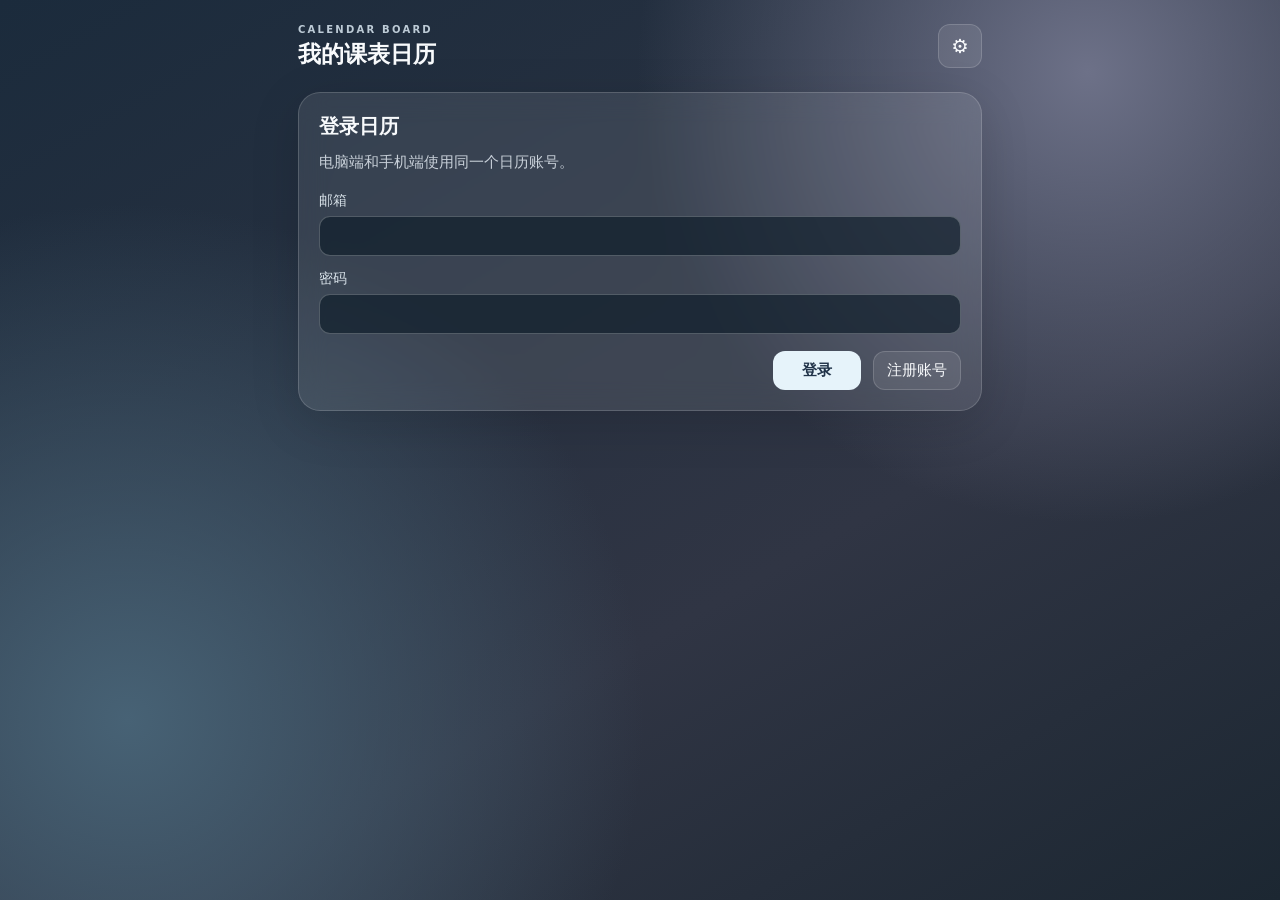
==== web/index.html @ bde599af "Initial CalendarBoard setup: Web, Android v1.6, macOS Liquid Glass widget, and CI workflows" ====
<!doctype html>
<html lang="zh-CN">
<head>
  <meta charset="utf-8">
  <meta name="viewport" content="width=device-width, initial-scale=1, viewport-fit=cover">
  <meta name="theme-color" content="#364355">
  <meta name="description" content="课程、日程与待办，和 Windows 桌面日历同步。">
  <title>我的课表日历</title>
  <link rel="stylesheet" href="styles.css">
  <script src="app.js" defer></script>
</head>
<body>
  <main class="app">
    <header class="topbar">
      <div><p class="eyebrow">CALENDAR BOARD</p><h1>我的课表日历</h1></div>
      <button id="settingsButton" class="icon-button" type="button" aria-label="设置">⚙</button>
    </header>

    <section id="setupPanel" class="panel" hidden>
      <h2>连接你的云端日历</h2>
      <p class="muted">填写 Supabase 项目 URL 和 <strong>publishable key</strong>。不要填写 secret key。</p>
      <form id="setupForm" class="stack">
        <label>项目 URL<input id="projectUrl" type="url" placeholder="https://xxxxx.supabase.co" required autocomplete="url"></label>
        <label>Publishable key<input id="publishableKey" type="text" placeholder="sb_publishable_..." required autocomplete="off"></label>
        <button class="primary" type="submit">保存连接信息</button>
      </form>
    </section>

    <section id="authPanel" class="panel" hidden>
      <h2>登录日历</h2>
      <p class="muted">电脑端和手机端使用同一个日历账号。</p>
      <form id="authForm" class="stack">
        <label>邮箱<input id="email" type="email" required autocomplete="email"></label>
        <label>密码<input id="password" type="password" minlength="6" required autocomplete="current-password"></label>
        <div class="button-row"><button class="primary" type="submit">登录</button><button id="signupButton" type="button">注册账号</button></div>
      </form>
    </section>

    <div id="calendarApp" hidden>
      <section class="panel calendar-panel">
        <div class="month-header">
          <div><p class="eyebrow">MONTH VIEW</p><h2 id="monthTitle"></h2></div>
          <div class="month-controls"><button id="prevMonth" type="button" aria-label="上个月">‹</button><button id="todayButton" type="button">今天</button><button id="nextMonth" type="button" aria-label="下个月">›</button></div>
        </div>
        <div class="weekdays" aria-hidden="true"><span>一</span><span>二</span><span>三</span><span>四</span><span>五</span><span>六</span><span>日</span></div>
        <div id="monthGrid" class="month-grid" aria-label="月历"></div>
      </section>

      <section class="day-section">
        <div class="day-heading"><div><p class="eyebrow">SELECTED DAY</p><h2 id="dayTitle"></h2></div><button id="addButton" class="primary" type="button">＋ 添加</button></div>
        <div id="dayItems"></div>
      </section>
    </div>
    <p id="status" class="status" role="status" aria-live="polite"></p>
  </main>

  <dialog id="entryDialog">
    <form id="entryForm" class="stack">
      <h2 id="entryDialogTitle">新增事项</h2>
      <label>类别<select id="entryType"><option>课程</option><option>待办</option><option>日程</option></select></label>
      <label>日期<input id="entryDate" type="date" required></label>
      <label>内容<textarea id="entryTitle" rows="3" maxlength="1000" required></textarea></label>
      <div class="time-row"><label>开始时间<input id="entryStart" type="time"></label><label>结束时间<input id="entryEnd" type="time"></label></div>
      <label>场地<input id="entryPlace" type="text" maxlength="200" placeholder="可留空"></label>
      <div class="button-row"><button id="cancelEntry" type="button">取消</button><button class="primary" type="submit">保存</button></div>
    </form>
  </dialog>
</body>
</html>
---- web/styles.css ----
:root{font-family:"Microsoft YaHei",system-ui,-apple-system,sans-serif;color:#f8fafc;background:#1e2935;font-size:15px}
*{box-sizing:border-box}
body{margin:0;min-height:100vh;background:radial-gradient(circle at 85% 8%,#6d7188 0,transparent 33%),radial-gradient(circle at 10% 80%,#476275 0,transparent 38%),linear-gradient(150deg,#1b2b3c,#303544 62%,#1c2732)}
button,input,select,textarea{font:inherit}
button{cursor:pointer;border:1px solid rgba(255,255,255,.16);border-radius:12px;background:rgba(255,255,255,.09);color:#f8fafc;padding:9px 13px}
button:hover{background:rgba(255,255,255,.16)}
button:focus-visible,input:focus-visible,select:focus-visible,textarea:focus-visible{outline:2px solid #9bd5ff;outline-offset:2px}
button.primary{background:#e6f3fa;color:#213349;border-color:transparent;font-weight:700}
button.primary:hover{background:#fff}
h1,h2,h3,p{margin:0}
h1{font-size:1.55rem;line-height:1.2}
h2{font-size:1.3rem}
h3{font-size:1rem}
.app{max-width:720px;margin:0 auto;padding:24px 18px 48px}
.topbar,.month-header,.day-heading,.button-row{display:flex;align-items:center;justify-content:space-between;gap:12px}
.topbar{margin-bottom:24px}
.eyebrow{font-size:.67rem;letter-spacing:.22em;color:#bdcbd6;font-weight:700;margin-bottom:5px}
.icon-button{font-size:1.3rem;min-width:44px;height:44px;padding:4px}
.panel{background:rgba(255,255,255,.095);border:1px solid rgba(255,255,255,.16);box-shadow:0 12px 50px rgba(0,0,0,.13);border-radius:22px;padding:20px;backdrop-filter:blur(14px);margin-bottom:16px}
.muted{color:#c8d0d9;line-height:1.6;margin:10px 0 16px}
.stack{display:grid;gap:14px;margin-top:18px}
.stack label{display:grid;gap:6px;font-size:.9rem;color:#d8e2e9}
.stack input,.stack select,.stack textarea{width:100%;padding:11px 12px;border:1px solid rgba(255,255,255,.24);border-radius:11px;background:rgba(17,30,43,.7);color:#fff;min-width:0}
.stack input::placeholder,.stack textarea::placeholder{color:#9aaab8}
.button-row{justify-content:flex-end;margin-top:3px}
.button-row button{min-width:88px}
.month-controls{display:flex;gap:5px;align-items:center}.month-controls button{padding:6px 11px;min-width:33px}
.weekdays,.month-grid{display:grid;grid-template-columns:repeat(7,minmax(0,1fr));gap:4px}
.weekdays{margin-top:18px;margin-bottom:6px;text-align:center;color:#c8d0d9;font-size:.78rem}
.month-grid button{min-height:55px;padding:7px 3px;background:rgba(0,0,0,.14);border-color:rgba(255,255,255,.09);border-radius:10px;text-align:center;display:flex;flex-direction:column;align-items:center;justify-content:flex-start;gap:5px}
.month-grid button.outside{opacity:.4}.month-grid button.selected{background:rgba(255,255,255,.26);border-color:rgba(255,255,255,.47)}.month-grid button.today .number{background:#e6f3fa;color:#273b4d;border-radius:50%;min-width:24px}
.number{font-weight:700;font-size:.85rem;line-height:24px}.dots{display:flex;gap:3px;min-height:6px}.dot{width:5px;height:5px;border-radius:50%;background:#fff}.dot.course{background:#93d5fa}.dot.todo{background:#f6d99a}.dot.schedule{background:#f9a9b9}
.day-section{padding:14px 1px}.day-heading{margin-bottom:18px}.day-heading h2{font-size:1.2rem}
.group{margin-bottom:22px}.group h3{color:#d8e7f1;margin-bottom:10px}.group .empty{color:#aab8c4;padding:5px 2px;font-size:.9rem}
.item{display:flex;align-items:center;gap:10px;background:rgba(255,255,255,.095);border:1px solid rgba(255,255,255,.12);border-radius:13px;padding:10px 11px;margin-bottom:7px;min-height:58px}
.item-main{flex:1;min-width:0}.item-title{font-weight:600;overflow-wrap:anywhere}.item-meta{font-size:.78rem;color:#c5d4df;margin-top:4px;overflow-wrap:anywhere}
.item-actions{display:flex;gap:4px}.item-actions button{font-size:.82rem;padding:6px 8px;white-space:nowrap}
.status{min-height:24px;color:#cdd8e0;font-size:.83rem;padding:3px}.status.error{color:#ffb3b3}
dialog{border:1px solid rgba(255,255,255,.2);border-radius:20px;padding:24px;background:#2c3948;color:white;width:min(520px,calc(100vw - 28px));max-height:calc(100vh - 30px);overflow:auto;box-shadow:0 30px 100px rgba(0,0,0,.45)}
dialog::backdrop{background:rgba(0,0,0,.62);backdrop-filter:blur(4px)}.time-row{display:grid;grid-template-columns:1fr 1fr;gap:10px}
[hidden]{display:none!important}
@media(max-width:480px){.app{padding:20px 12px 32px}.panel{padding:16px;border-radius:18px}.month-grid button{min-height:48px}.topbar{margin-bottom:18px}.month-header h2{font-size:1.12rem}.month-controls button{padding:5px 8px}.item-actions{flex-direction:column}.item-actions button{font-size:.75rem}}
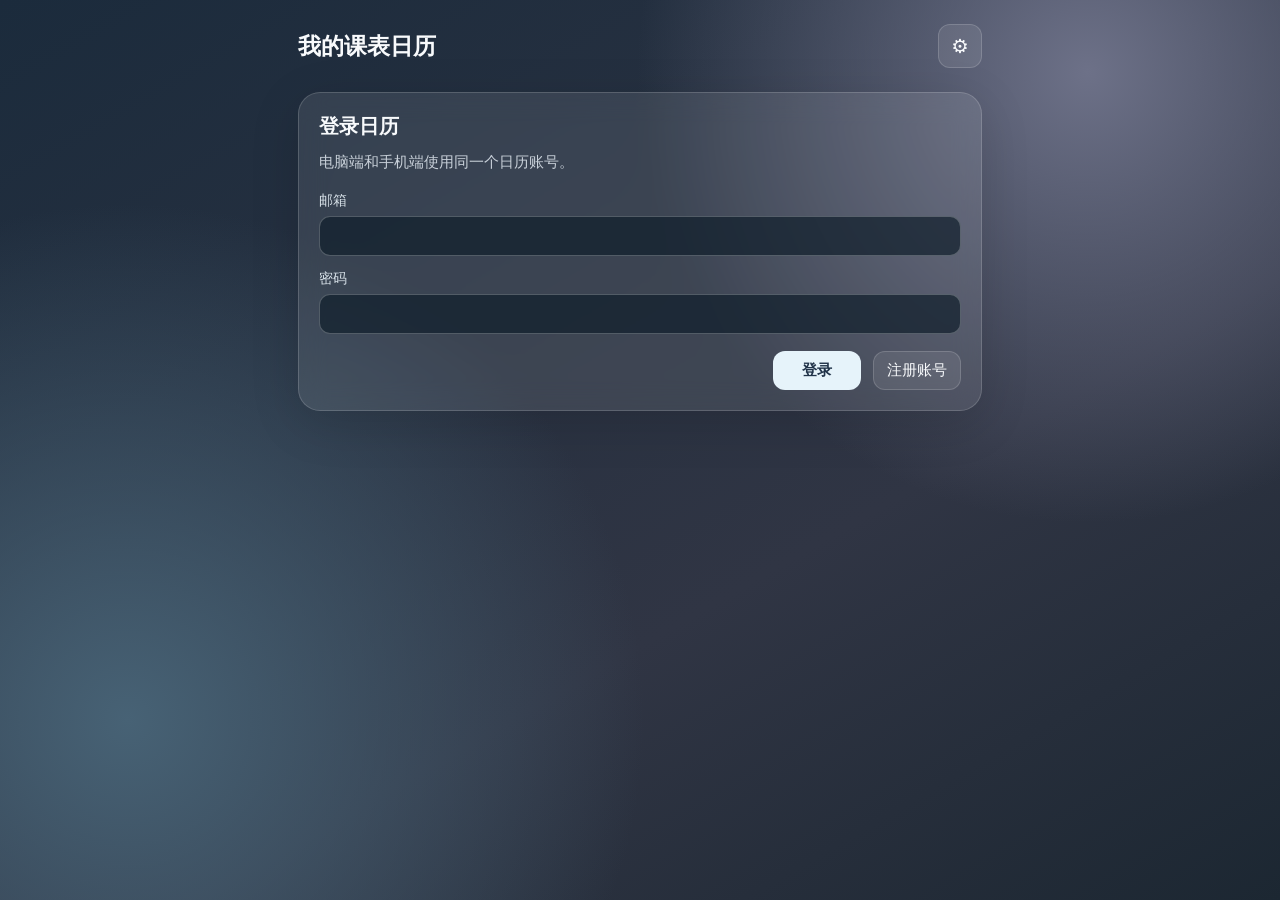
==== commit 17db8dfc: "P1.2/P1.4/P1.5/P1.8: Web 与 macOS 接入 CBCore、删除自动维护、新增学期设置与只读保护" ====
--- a/web/index.html
+++ b/web/index.html
@@ -4,15 +4,16 @@
   <meta charset="utf-8">
   <meta name="viewport" content="width=device-width, initial-scale=1, viewport-fit=cover">
   <meta name="theme-color" content="#364355">
-  <meta name="description" content="课程、日程与待办，和 Windows 桌面日历同步。">
+  <meta name="description" content="课程、日程与待办，多端同步。">
   <title>我的课表日历</title>
   <link rel="stylesheet" href="styles.css">
+  <script src="core.js" defer></script>
   <script src="app.js" defer></script>
 </head>
 <body>
   <main class="app">
     <header class="topbar">
-      <div><p class="eyebrow">CALENDAR BOARD</p><h1>我的课表日历</h1></div>
+      <div><h1>我的课表日历</h1></div>
       <button id="settingsButton" class="icon-button" type="button" aria-label="设置">⚙</button>
     </header>
 
@@ -39,7 +40,7 @@
     <div id="calendarApp" hidden>
       <section class="panel calendar-panel">
         <div class="month-header">
-          <div><p class="eyebrow">MONTH VIEW</p><h2 id="monthTitle"></h2></div>
+          <div><h2 id="monthTitle"></h2></div>
           <div class="month-controls"><button id="prevMonth" type="button" aria-label="上个月">‹</button><button id="todayButton" type="button">今天</button><button id="nextMonth" type="button" aria-label="下个月">›</button></div>
         </div>
         <div class="weekdays" aria-hidden="true"><span>一</span><span>二</span><span>三</span><span>四</span><span>五</span><span>六</span><span>日</span></div>
@@ -47,7 +48,7 @@
       </section>
 
       <section class="day-section">
-        <div class="day-heading"><div><p class="eyebrow">SELECTED DAY</p><h2 id="dayTitle"></h2></div><button id="addButton" class="primary" type="button">＋ 添加</button></div>
+        <div class="day-heading"><div><h2 id="dayTitle"></h2></div><button id="addButton" class="primary" type="button">＋ 添加</button></div>
         <div id="dayItems"></div>
       </section>
     </div>
@@ -67,4 +68,4 @@
   </dialog>
 </body>
 </html>
-
+
--- a/web/styles.css
+++ b/web/styles.css
@@ -1,4 +1,4 @@
-:root{font-family:"Microsoft YaHei",system-ui,-apple-system,sans-serif;color:#f8fafc;background:#1e2935;font-size:15px}
+:root{font-family:system-ui,-apple-system,"PingFang SC","Microsoft YaHei",sans-serif;color:#f8fafc;background:#1e2935;font-size:15px}
 *{box-sizing:border-box}
 body{margin:0;min-height:100vh;background:radial-gradient(circle at 85% 8%,#6d7188 0,transparent 33%),radial-gradient(circle at 10% 80%,#476275 0,transparent 38%),linear-gradient(150deg,#1b2b3c,#303544 62%,#1c2732)}
 button,input,select,textarea{font:inherit}
@@ -40,4 +40,4 @@
 dialog::backdrop{background:rgba(0,0,0,.62);backdrop-filter:blur(4px)}.time-row{display:grid;grid-template-columns:1fr 1fr;gap:10px}
 [hidden]{display:none!important}
 @media(max-width:480px){.app{padding:20px 12px 32px}.panel{padding:16px;border-radius:18px}.month-grid button{min-height:48px}.topbar{margin-bottom:18px}.month-header h2{font-size:1.12rem}.month-controls button{padding:5px 8px}.item-actions{flex-direction:column}.item-actions button{font-size:.75rem}}
-
+
